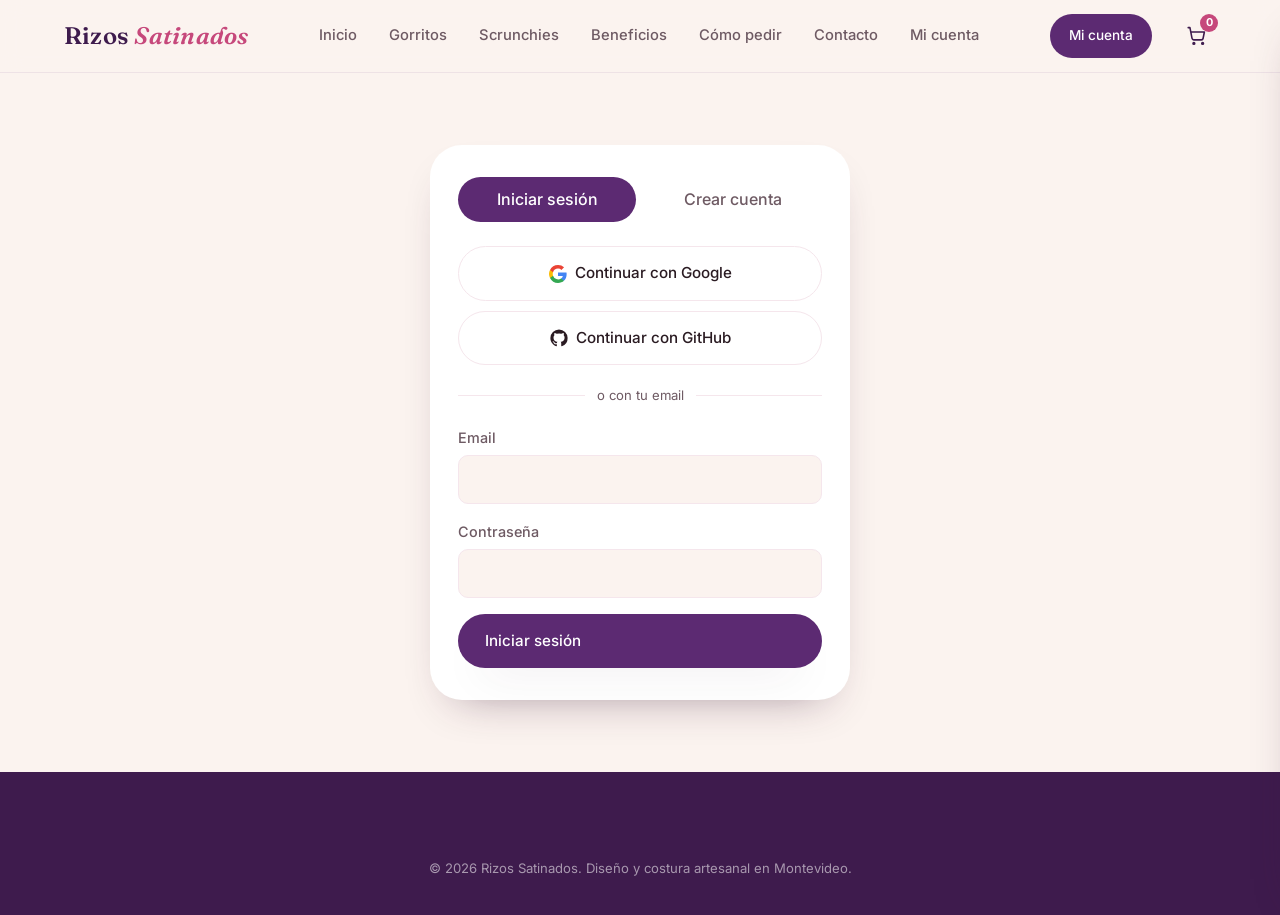
==== account.html @ 5807979f "Menu completo en paginas de cuenta/admin y transicion suave entre paginas" ====
<!DOCTYPE html>
<html lang="es">
<head>
<meta charset="UTF-8">
<meta name="viewport" content="width=device-width, initial-scale=1.0">
<title>Iniciar sesión — Rizos Satinados</title>
<meta name="robots" content="noindex">
<link rel="icon" href="data:image/svg+xml,%3Csvg xmlns='http://www.w3.org/2000/svg' viewBox='0 0 100 100'%3E%3Ccircle cx='50' cy='50' r='50' fill='%233E1B4D'/%3E%3Ctext x='50' y='68' font-family='Georgia, serif' font-size='58' font-style='italic' fill='%23FBF3EF' text-anchor='middle'%3ER%3C/text%3E%3C/svg%3E">
<link href="https://fonts.googleapis.com/css2?family=Fraunces:ital,wght@0,400;0,500;0,600;1,500&family=Inter:wght@400;500;600&display=swap" rel="stylesheet">
<link rel="stylesheet" href="css/styles.css">
</head>
<body>

<header class="site-header">
  <div class="wrap header-inner">
    <a href="index.html" class="logo">Rizos <span>Satinados</span></a>
    <nav class="main-nav" id="main-nav">
      <a href="index.html">Inicio</a>
      <a href="index.html#gorritos">Gorritos</a>
      <a href="index.html#scrunchies">Scrunchies</a>
      <a href="index.html#beneficios">Beneficios</a>
      <a href="index.html#pedir">Cómo pedir</a>
      <a href="index.html#contacto">Contacto</a>
      <a href="myaccount.html">Mi cuenta</a>
    </nav>
    <div class="header-actions">
      <a href="myaccount.html" id="authLink" class="btn btn-primary btn-small">Mi cuenta</a>
    </div>
    <button type="button" class="cart-toggle" id="cartToggle" aria-label="Ver carrito">
      <svg viewBox="0 0 24 24" width="21" height="21" fill="none" stroke="currentColor" stroke-width="1.8" stroke-linecap="round" stroke-linejoin="round" aria-hidden="true"><circle cx="9" cy="21" r="1"/><circle cx="19" cy="21" r="1"/><path d="M2.5 3h2l2.4 12.4a2 2 0 0 0 2 1.6h8.6a2 2 0 0 0 2-1.6L21 8H6"/></svg>
      <span class="cart-count" hidden>0</span>
    </button>
    <button class="nav-toggle" id="navToggle" aria-label="Abrir menú" aria-expanded="false" aria-controls="main-nav">
      <span></span><span></span><span></span>
    </button>
  </div>
</header>

<main id="main">
  <section class="auth-section">
    <div class="wrap auth-wrap">
      <div class="auth-card">
        <div class="auth-tabs">
          <button type="button" class="auth-tab is-active" data-tab="login">Iniciar sesión</button>
          <button type="button" class="auth-tab" data-tab="register">Crear cuenta</button>
        </div>

        <div class="auth-social">
          <button type="button" class="btn btn-outline btn-social" data-provider="google">
            <svg viewBox="0 0 24 24" width="18" height="18" aria-hidden="true"><path fill="#4285F4" d="M23.5 12.27c0-.79-.07-1.54-.2-2.27H12v4.51h6.47a5.54 5.54 0 0 1-2.4 3.64v3h3.88c2.27-2.09 3.55-5.17 3.55-8.88Z"/><path fill="#34A853" d="M12 24c3.24 0 5.95-1.07 7.94-2.9l-3.88-3a7.2 7.2 0 0 1-10.7-3.79H1.35v3.09A12 12 0 0 0 12 24Z"/><path fill="#FBBC05" d="M5.36 14.31a7.2 7.2 0 0 1 0-4.62V6.6H1.35a12 12 0 0 0 0 10.8l4.01-3.09Z"/><path fill="#EA4335" d="M12 4.77a6.52 6.52 0 0 1 4.61 1.8l3.44-3.44A11.6 11.6 0 0 0 12 0 12 12 0 0 0 1.35 6.6l4.01 3.09A7.2 7.2 0 0 1 12 4.77Z"/></svg>
            Continuar con Google
          </button>
          <button type="button" class="btn btn-outline btn-social" data-provider="github">
            <svg viewBox="0 0 24 24" width="18" height="18" fill="currentColor" aria-hidden="true"><path d="M12 .5A11.5 11.5 0 0 0 .5 12c0 5.1 3.29 9.43 7.86 10.96.58.1.79-.25.79-.56v-2.16c-3.2.7-3.87-1.36-3.87-1.36-.53-1.34-1.29-1.7-1.29-1.7-1.05-.72.08-.7.08-.7 1.16.08 1.77 1.2 1.77 1.2 1.03 1.76 2.7 1.25 3.36.96.1-.75.4-1.25.73-1.54-2.55-.29-5.24-1.28-5.24-5.68 0-1.26.45-2.28 1.19-3.09-.12-.29-.51-1.47.11-3.06 0 0 .97-.31 3.18 1.18a11 11 0 0 1 5.8 0c2.2-1.5 3.18-1.18 3.18-1.18.62 1.6.23 2.77.11 3.06.74.81 1.19 1.83 1.19 3.09 0 4.41-2.7 5.38-5.26 5.67.41.36.78 1.08.78 2.18v3.22c0 .32.21.68.8.56A11.5 11.5 0 0 0 23.5 12 11.5 11.5 0 0 0 12 .5Z"/></svg>
            Continuar con GitHub
          </button>
        </div>
        <div class="auth-divider">o con tu email</div>

        <form id="loginForm" class="auth-form">
          <label>Email
            <input type="email" name="email" required autocomplete="email">
          </label>
          <label>Contraseña
            <input type="password" name="password" required autocomplete="current-password">
          </label>
          <p class="auth-error" id="loginError" hidden></p>
          <button type="submit" class="btn btn-primary">Iniciar sesión</button>
        </form>

        <form id="registerForm" class="auth-form" hidden>
          <label>Nombre
            <input type="text" name="full_name" required autocomplete="name">
          </label>
          <label>Email
            <input type="email" name="email" required autocomplete="email">
          </label>
          <label>Contraseña
            <input type="password" name="password" required minlength="6" autocomplete="new-password">
          </label>
          <p class="auth-hint">Con tu cuenta vas a poder ver tus pedidos, guardar favoritos y recibir avisos de stock.</p>
          <p class="auth-error" id="registerError" hidden></p>
          <p class="auth-success" id="registerSuccess" hidden></p>
          <button type="submit" class="btn btn-primary">Crear cuenta</button>
        </form>
      </div>
    </div>
  </section>
</main>

<footer class="site-footer">
  <div class="wrap footer-bottom">
    <p>© <span id="year"></span> Rizos Satinados. Diseño y costura artesanal en Montevideo.</p>
  </div>
</footer>

<div class="cart-backdrop" id="cartBackdrop"></div>
<aside class="cart-drawer" id="cartDrawer" aria-label="Carrito de compras">
  <div class="cart-drawer-head">
    <h2>Tu carrito</h2>
    <button type="button" class="cart-close" id="cartClose" aria-label="Cerrar carrito">
      <svg viewBox="0 0 24 24" width="20" height="20" fill="none" stroke="currentColor" stroke-width="2" stroke-linecap="round" aria-hidden="true"><path d="M6 6l12 12M18 6 6 18"/></svg>
    </button>
  </div>
  <div class="cart-items" id="cartItems"></div>
  <div class="cart-footer">
    <div class="cart-total-row"><span>Total</span><span id="cartTotal">$ 0</span></div>
    <button type="button" class="btn btn-primary js-contact" id="cartCheckoutBtn" data-msg="" hidden>Finalizar por WhatsApp/Instagram</button>
  </div>
</aside>

<script src="js/script.js"></script>
<script type="module" src="js/account.js"></script>
<script type="module" src="js/cart.js"></script>
</body>
</html>
---- css/styles.css ----
:root {
  --cream: #FBF3EF;
  --cream-alt: #F5E6EC;
  --ink: #2A1B22;
  --ink-soft: #6E5A63;
  --plum: #5C2A72;
  --plum-dark: #3E1B4D;
  --rose: #C6487B;
  --rose-soft: #F0C9DA;
  --champagne: #D9B98A;
  --gold: #C79A5E;
  --whatsapp: #25D366;
  --white: #FFFFFF;

  --radius-sm: 10px;
  --radius-md: 20px;
  --radius-lg: 32px;
  --shadow-soft: 0 20px 45px -25px rgba(61, 25, 56, 0.45);
  --shadow-card: 0 12px 30px -18px rgba(61, 25, 56, 0.35);

  --font-display: "Fraunces", Georgia, "Times New Roman", serif;
  --font-body: "Inter", "Segoe UI", system-ui, sans-serif;
}

* { box-sizing: border-box; }
html { scroll-behavior: smooth; }

body {
  margin: 0;
  font-family: var(--font-body);
  color: var(--ink);
  background: var(--cream);
  line-height: 1.6;
  -webkit-font-smoothing: antialiased;
  animation: page-fade-in .4s ease;
}

@keyframes page-fade-in {
  from { opacity: 0; }
  to { opacity: 1; }
}

body.page-leaving {
  opacity: 0;
  transition: opacity .18s ease;
}

@media (prefers-reduced-motion: reduce) {
  body { animation: none; }
  body.page-leaving { opacity: 1; transition: none; }
}

img { max-width: 100%; display: block; }

h1, h2, h3, h4 {
  font-family: var(--font-display);
  color: var(--plum-dark);
  margin: 0 0 .5em;
  line-height: 1.15;
}

p { margin: 0 0 1em; }
a { color: inherit; text-decoration: none; }
button { font: inherit; color: inherit; background: none; border: none; }

.wrap {
  width: 100%;
  max-width: 1200px;
  margin: 0 auto;
  padding: 0 24px;
}

.skip-link {
  position: absolute;
  left: -999px;
  top: 0;
  background: var(--plum);
  color: var(--white);
  padding: 10px 18px;
  border-radius: 0 0 8px 0;
  z-index: 999;
}
.skip-link:focus { left: 0; }

.eyebrow {
  font-family: var(--font-body);
  text-transform: uppercase;
  letter-spacing: .12em;
  font-size: .78rem;
  font-weight: 600;
  color: var(--rose);
  margin: 0 0 .6em;
}

.btn {
  display: inline-flex;
  align-items: center;
  gap: 8px;
  padding: 14px 26px;
  border-radius: 999px;
  font-weight: 500;
  font-size: .95rem;
  border: 1.5px solid transparent;
  cursor: pointer;
  transition: transform .18s ease, box-shadow .18s ease, background .18s ease, color .18s ease;
  white-space: nowrap;
}
.btn:hover { transform: translateY(-2px); }

.btn-primary {
  background: var(--plum);
  color: var(--white);
  box-shadow: var(--shadow-soft);
}
.btn-primary:hover { background: var(--plum-dark); }

.btn-outline {
  background: transparent;
  border-color: rgba(92, 42, 114, .35);
  color: var(--plum-dark);
}
.btn-outline:hover { background: rgba(92, 42, 114, .08); }

.btn-on-dark { border-color: rgba(255,255,255,.5); color: var(--white); }
.btn-on-dark:hover { background: rgba(255,255,255,.12); }

.btn-small { padding: 10px 18px; font-size: .85rem; }
.btn[hidden] { display: none; }

.btn-social {
  background: var(--white);
  border-color: var(--cream-alt);
  color: var(--ink);
  width: 100%;
  justify-content: center;
}
.btn-social:hover { background: var(--cream-alt); }
.auth-divider {
  display: flex;
  align-items: center;
  gap: 12px;
  color: var(--ink-soft);
  font-size: .82rem;
  margin: 20px 0;
}
.auth-divider::before, .auth-divider::after {
  content: "";
  flex: 1;
  height: 1px;
  background: var(--cream-alt);
}
.auth-social { display: flex; flex-direction: column; gap: 10px; }

.announce-bar {
  background: var(--plum-dark);
  color: var(--cream-alt);
}
.announce-bar p {
  margin: 0;
  text-align: center;
  font-size: .8rem;
  letter-spacing: .02em;
  padding: 8px 16px;
}

.site-header {
  position: sticky;
  top: 0;
  z-index: 100;
  background: rgba(251, 243, 239, .88);
  backdrop-filter: blur(10px);
  border-bottom: 1px solid rgba(92, 42, 114, .08);
}
.header-inner {
  display: flex;
  align-items: center;
  justify-content: space-between;
  gap: 24px;
  padding-top: 14px;
  padding-bottom: 14px;
}
.logo {
  font-family: var(--font-display);
  font-size: 1.5rem;
  font-weight: 600;
  color: var(--plum-dark);
  letter-spacing: .01em;
}
.logo span { color: var(--rose); font-style: italic; }

.main-nav {
  display: flex;
  gap: 28px;
  flex: 1;
  justify-content: center;
}
.main-nav a {
  font-size: .92rem;
  font-weight: 500;
  color: var(--ink-soft);
  position: relative;
  padding: 6px 2px;
}
.main-nav a:hover { color: var(--plum); }
.main-nav a::after {
  content: "";
  position: absolute;
  left: 0; right: 0; bottom: -2px;
  height: 2px;
  background: var(--rose);
  transform: scaleX(0);
  transition: transform .2s ease;
}
.main-nav a:hover::after { transform: scaleX(1); }

.nav-whatsapp { display: none; }

.nav-toggle {
  display: none;
  flex-direction: column;
  justify-content: center;
  gap: 5px;
  width: 40px;
  height: 40px;
  background: none;
  border: none;
  cursor: pointer;
}
.nav-toggle span {
  display: block;
  height: 2px;
  width: 100%;
  background: var(--plum-dark);
  border-radius: 2px;
  transition: transform .25s ease, opacity .25s ease;
}
.nav-toggle.open span:nth-child(1) { transform: translateY(7px) rotate(45deg); }
.nav-toggle.open span:nth-child(2) { opacity: 0; }
.nav-toggle.open span:nth-child(3) { transform: translateY(-7px) rotate(-45deg); }

.hero {
  padding: 72px 0 96px;
  overflow: hidden;
  background:
    radial-gradient(60% 55% at 85% 8%, rgba(198,72,123,.16), transparent 65%),
    radial-gradient(50% 45% at 5% 95%, rgba(92,42,114,.14), transparent 65%);
}
.hero-inner {
  display: grid;
  grid-template-columns: 1.05fr .95fr;
  gap: 56px;
  align-items: center;
}
.hero h1 {
  font-size: clamp(2.3rem, 4.2vw, 3.4rem);
  margin-bottom: .4em;
}
.hero h1 em { color: var(--rose); font-style: italic; }
.hero-lead {
  font-size: 1.08rem;
  color: var(--ink-soft);
  max-width: 46ch;
}
.hero-actions {
  display: flex;
  flex-wrap: wrap;
  gap: 14px;
  margin: 28px 0 34px;
}
.hero-actions.center { justify-content: center; }

.hero-stats {
  display: flex;
  gap: 34px;
  list-style: none;
  padding: 0;
  margin: 0;
}
.hero-stats li { display: flex; flex-direction: column; }
.hero-stats strong { font-family: var(--font-display); font-size: 1.4rem; color: var(--plum-dark); }
.hero-stats span { font-size: .78rem; color: var(--ink-soft); text-transform: uppercase; letter-spacing: .06em; }

.hero-media {
  position: relative;
  display: flex;
  justify-content: center;
  align-items: center;
}
.hero-media-glow {
  position: absolute;
  inset: 6% 10%;
  background: linear-gradient(160deg, var(--rose-soft), var(--champagne) 70%);
  border-radius: 50% 45% 55% 50% / 55% 50% 50% 45%;
  filter: blur(2px);
  opacity: .8;
  z-index: 0;
}
.hero-img-main {
  position: relative;
  z-index: 1;
  width: min(380px, 80%);
  aspect-ratio: 4/5;
  object-fit: cover;
  border-radius: var(--radius-lg);
  box-shadow: var(--shadow-soft);
  border: 6px solid var(--cream);
}
.hero-img-float {
  position: absolute;
  z-index: 2;
  width: 130px;
  height: 130px;
  object-fit: cover;
  border-radius: 50%;
  right: 4%;
  bottom: 4%;
  border: 5px solid var(--cream);
  box-shadow: var(--shadow-card);
}

section { padding: 88px 0; }
.section-head {
  max-width: 620px;
  margin: 0 auto 48px;
  text-align: center;
}
.section-head h2 { font-size: clamp(1.7rem, 3vw, 2.3rem); }
.section-lead { color: var(--ink-soft); }

.benefits { background: var(--white); }
.benefits-grid {
  display: grid;
  grid-template-columns: repeat(4, 1fr);
  gap: 24px;
}
.benefit-card {
  background: var(--cream);
  border-radius: var(--radius-md);
  padding: 30px 26px;
  text-align: left;
  transition: transform .2s ease, box-shadow .2s ease;
}
.benefit-card:hover { transform: translateY(-4px); box-shadow: var(--shadow-card); }
.benefit-icon { font-size: 1.8rem; display: block; margin-bottom: 14px; }
.benefit-card h3 { font-size: 1.08rem; margin-bottom: .35em; }
.benefit-card p { color: var(--ink-soft); font-size: .92rem; margin: 0; }

.products.alt { background: var(--cream-alt); }
.product-grid {
  display: grid;
  grid-template-columns: repeat(4, 1fr);
  gap: 26px;
}
.scrunchie-grid { grid-template-columns: repeat(4, 1fr); }

.product-card {
  margin: 0;
  background: var(--white);
  border-radius: var(--radius-md);
  overflow: hidden;
  box-shadow: var(--shadow-card);
  transition: transform .22s ease, box-shadow .22s ease;
}
.product-card:hover { transform: translateY(-6px); }
.product-img { aspect-ratio: 1/1; overflow: hidden; background: var(--cream-alt); }
.product-img img { width: 100%; height: 100%; object-fit: cover; transition: transform .5s ease; }
.product-card:hover .product-img img { transform: scale(1.06); }

.product-card figcaption { padding: 16px 18px 20px; }
.product-card h3 { font-size: 1.02rem; margin-bottom: .2em; }

.steps-grid {
  list-style: none;
  margin: 0;
  padding: 0;
  display: grid;
  grid-template-columns: repeat(3, 1fr);
  gap: 26px;
}
.step-card {
  background: var(--white);
  border-radius: var(--radius-md);
  padding: 34px 28px;
  text-align: center;
  box-shadow: var(--shadow-card);
}
.step-num {
  display: inline-flex;
  align-items: center;
  justify-content: center;
  width: 42px;
  height: 42px;
  border-radius: 50%;
  background: var(--plum);
  color: var(--white);
  font-family: var(--font-display);
  font-size: 1.1rem;
  margin-bottom: 16px;
}
.step-card h3 { font-size: 1.08rem; }
.step-card p { color: var(--ink-soft); font-size: .92rem; margin: 0; }
.steps-cta {
  display: flex;
  justify-content: center;
  gap: 14px;
  margin-top: 44px;
  flex-wrap: wrap;
}

.about { background: var(--white); }
.about-inner {
  display: grid;
  grid-template-columns: .8fr 1fr;
  gap: 56px;
  align-items: center;
}
.about-media img {
  border-radius: var(--radius-lg);
  box-shadow: var(--shadow-soft);
  aspect-ratio: 4/5;
  object-fit: cover;
}
.about-copy h2 { font-size: clamp(1.7rem, 3vw, 2.2rem); }
.about-copy p { color: var(--ink-soft); }
.about-copy strong { color: var(--plum-dark); }

.cta-final {
  background: linear-gradient(135deg, var(--plum-dark), var(--plum) 60%, var(--rose));
  color: var(--white);
}
.cta-final-inner { text-align: center; max-width: 620px; }
.cta-final .eyebrow { color: var(--rose-soft); }
.cta-final h2 { color: var(--white); }
.cta-final p { color: rgba(255,255,255,.85); }
.cta-final .btn-primary { background: var(--white); color: var(--plum-dark); }
.cta-final .btn-primary:hover { background: var(--cream); }

.site-footer { background: var(--plum-dark); color: rgba(255,255,255,.82); padding-top: 64px; }
.footer-inner {
  display: grid;
  grid-template-columns: 1.4fr 1fr 1fr;
  gap: 40px;
  padding-bottom: 40px;
  border-bottom: 1px solid rgba(255,255,255,.12);
}
.footer-brand .logo { color: var(--white); }
.footer-brand .logo span { color: var(--rose-soft); }
.footer-brand p { color: rgba(255,255,255,.7); max-width: 34ch; }
.footer-col h4 {
  color: var(--white);
  font-family: var(--font-body);
  font-size: .8rem;
  text-transform: uppercase;
  letter-spacing: .1em;
  margin-bottom: 16px;
}
.footer-col { display: flex; flex-direction: column; gap: 10px; font-size: .92rem; }
.footer-col a:hover { color: var(--rose-soft); }
.footer-static { color: rgba(255,255,255,.65); }
.footer-bottom { padding: 22px 24px; text-align: center; font-size: .82rem; color: rgba(255,255,255,.55); }

.contact-backdrop {
  position: fixed;
  inset: 0;
  background: rgba(42, 27, 34, .5);
  backdrop-filter: blur(2px);
  z-index: 190;
  opacity: 0;
  pointer-events: none;
  transition: opacity .2s ease;
}
.contact-backdrop.open { opacity: 1; pointer-events: auto; }

.contact-menu {
  position: fixed;
  top: 50%;
  left: 50%;
  z-index: 200;
  width: min(320px, calc(100vw - 48px));
  background: var(--white);
  border-radius: 20px;
  box-shadow: var(--shadow-soft);
  padding: 30px 20px 20px;
  display: flex;
  flex-direction: column;
  gap: 4px;
  opacity: 0;
  transform: translate(-50%, -50%) scale(.95);
  pointer-events: none;
  transition: opacity .18s ease, transform .18s ease;
}
.contact-menu.open {
  opacity: 1;
  transform: translate(-50%, -50%) scale(1);
  pointer-events: auto;
}
.contact-menu-title {
  font-family: var(--font-display);
  font-size: 1.1rem;
  color: var(--plum-dark);
  text-align: center;
  margin: 0 0 14px;
}
.contact-menu-close {
  position: absolute;
  top: 10px;
  right: 10px;
  width: 32px;
  height: 32px;
  display: flex;
  align-items: center;
  justify-content: center;
  border-radius: 50%;
  color: var(--ink-soft);
  cursor: pointer;
  transition: background .15s ease, color .15s ease;
}
.contact-menu-close:hover { background: var(--cream-alt); color: var(--ink); }
.contact-menu-item {
  display: flex;
  align-items: center;
  gap: 12px;
  padding: 13px 14px;
  border-radius: 12px;
  font-size: .95rem;
  font-weight: 500;
  color: var(--ink);
  border: 1px solid var(--cream-alt);
}
.contact-menu-item + .contact-menu-item { margin-top: 6px; }
.contact-menu-item svg { flex-shrink: 0; }
.contact-menu-item:hover { background: var(--cream-alt); }
#contactMenuWhatsapp svg { color: var(--whatsapp); }
#contactMenuInstagram svg { color: var(--rose); }

.nav-account-link { display: none; }

.out-badge {
  position: absolute;
  top: 12px;
  left: 12px;
  z-index: 2;
  background: var(--plum-dark);
  color: var(--white);
  font-size: .72rem;
  font-weight: 600;
  text-transform: uppercase;
  letter-spacing: .04em;
  padding: 5px 10px;
  border-radius: 999px;
}
.price-tbd { color: var(--ink-soft); font-weight: 500; }

.stock-line { font-size: .8rem; margin: 0 0 12px; }
.stock-in { color: #1a7f4b; }
.stock-out { color: #B3261E; font-weight: 600; }
.stock-unknown { color: var(--ink-soft); }

.card-actions-row {
  display: flex;
  align-items: center;
  gap: 8px;
}
.fav-btn {
  flex-shrink: 0;
  width: 36px;
  height: 36px;
  border-radius: 50%;
  background: var(--cream-alt);
  color: var(--plum);
  display: flex;
  align-items: center;
  justify-content: center;
  cursor: pointer;
  transition: transform .15s ease, color .15s ease, background .15s ease;
}
.fav-btn:hover { transform: scale(1.06); }
.fav-btn.is-fav { color: var(--rose); }

.cart-add-btn {
  flex: 1;
  display: flex;
  align-items: center;
  justify-content: center;
  gap: 6px;
  padding: 9px 12px;
  border-radius: 999px;
  background: var(--plum);
  color: var(--white);
  font-size: .82rem;
  font-weight: 600;
  cursor: pointer;
  transition: background .15s ease;
}
.cart-add-btn:hover { background: var(--plum-dark); }
.cart-add-btn.just-added { background: #1a7f4b; }

.alert-btn {
  flex: 1;
  padding: 9px 12px;
  border-radius: 999px;
  background: var(--cream-alt);
  color: var(--plum-dark);
  font-size: .78rem;
  font-weight: 600;
  cursor: pointer;
  text-align: center;
}
.alert-btn:hover { color: var(--rose); }
.alert-btn:disabled { color: var(--ink-soft); cursor: default; }

.faq-list {
  max-width: 720px;
  margin: 0 auto;
  display: flex;
  flex-direction: column;
  gap: 12px;
}
.faq-item {
  background: var(--white);
  border-radius: var(--radius-md);
  padding: 18px 22px;
  box-shadow: var(--shadow-card);
}
.faq-item summary {
  cursor: pointer;
  font-weight: 600;
  color: var(--plum-dark);
  list-style: none;
}
.faq-item summary::-webkit-details-marker { display: none; }
.faq-item summary::after { content: "+"; float: right; color: var(--rose); font-size: 1.2rem; }
.faq-item[open] summary::after { content: "–"; }
.faq-item p { margin: 12px 0 0; color: var(--ink-soft); }

.testimonials { background: var(--cream-alt); }
.testimonials-track {
  display: grid;
  grid-template-columns: repeat(3, 1fr);
  gap: 24px;
}
.testimonial-card {
  background: var(--white);
  border-radius: var(--radius-md);
  padding: 26px 24px;
  box-shadow: var(--shadow-card);
  margin: 0;
}
.testimonial-card p { font-style: italic; color: var(--ink); }
.testimonial-card cite { font-style: normal; color: var(--rose); font-weight: 600; font-size: .88rem; }

.auth-section { padding: 72px 0; }
.auth-wrap { display: flex; justify-content: center; }
.auth-card {
  width: min(420px, 100%);
  background: var(--white);
  border-radius: var(--radius-lg);
  box-shadow: var(--shadow-soft);
  padding: 32px 28px;
}
.auth-tabs { display: flex; gap: 8px; margin-bottom: 24px; }
.auth-tab {
  flex: 1;
  padding: 10px;
  border-radius: 999px;
  font-weight: 500;
  color: var(--ink-soft);
  cursor: pointer;
}
.auth-tab.is-active { background: var(--plum); color: var(--white); }
.auth-form { display: flex; flex-direction: column; gap: 16px; }
.auth-form[hidden] { display: none; }
.auth-form label { display: flex; flex-direction: column; gap: 6px; font-size: .9rem; color: var(--ink-soft); font-weight: 500; }
.auth-form input {
  padding: 12px 14px;
  border-radius: 10px;
  border: 1px solid var(--cream-alt);
  background: var(--cream);
  font: inherit;
  color: var(--ink);
}
.auth-form input:focus { outline: 2px solid var(--plum); outline-offset: 1px; }
.auth-error { color: #B3261E; font-size: .88rem; margin: 0; }
.auth-success { color: #1a7f4b; font-size: .88rem; margin: 0; }
.auth-hint { color: var(--ink-soft); font-size: .85rem; margin: 0; }

.account-section, .admin-section { padding: 64px 0; }
.account-head {
  text-align: left;
  max-width: none;
  margin: 0 0 32px;
}
.account-layout {
  display: flex;
  align-items: flex-start;
  gap: 24px;
}
.account-nav {
  display: flex;
  flex-direction: column;
  gap: 4px;
  width: 200px;
  flex-shrink: 0;
  background: var(--white);
  border-radius: var(--radius-md);
  padding: 10px;
  box-shadow: var(--shadow-card);
  position: sticky;
  top: 90px;
}
.account-nav-item {
  padding: 12px 14px;
  border-radius: 10px;
  text-align: left;
  font-size: .92rem;
  font-weight: 500;
  color: var(--ink-soft);
  cursor: pointer;
}
.account-nav-item:hover { background: var(--cream-alt); color: var(--ink); }
.account-nav-item.is-active { background: var(--plum); color: var(--white); }
.account-nav-logout {
  margin-top: 8px;
  padding-top: 12px;
  border-top: 1px solid var(--cream-alt);
  color: #B3261E;
}
.account-nav-logout:hover { background: rgba(179,38,30,.08); color: #B3261E; }
.account-panels {
  flex: 1;
  min-width: 0;
  background: var(--white);
  border-radius: var(--radius-md);
  padding: 28px;
  box-shadow: var(--shadow-card);
}
.account-panel { display: none; }
.account-panel.is-active { display: block; }
.account-panel h2 { font-size: 1.1rem; margin-bottom: 16px; }
.account-empty { color: var(--ink-soft); font-size: .9rem; margin: 0; }
.account-list { display: flex; flex-direction: column; gap: 12px; }
.account-list-grid { display: grid; grid-template-columns: repeat(2, 1fr); gap: 12px; }
.order-row { border-bottom: 1px solid var(--cream-alt); padding-bottom: 12px; }
.order-row:last-child { border-bottom: none; padding-bottom: 0; }
.order-row-main { display: flex; justify-content: space-between; align-items: center; margin-bottom: 6px; }
.order-status {
  font-size: .72rem;
  font-weight: 700;
  text-transform: uppercase;
  letter-spacing: .03em;
  padding: 4px 10px;
  border-radius: 999px;
  background: var(--cream-alt);
  color: var(--plum-dark);
}
.status-confirmado { background: #E1EFE6; color: #1a7f4b; }
.status-entregado { background: #E1EFE6; color: #1a7f4b; }
.status-cancelado { background: #F5DCD9; color: #B3261E; }
.order-date { font-size: .8rem; color: var(--ink-soft); }
.order-items { margin: 0 0 4px; font-size: .92rem; }
.order-total { margin: 0; font-weight: 600; color: var(--plum-dark); }
.mini-card { text-align: center; }
.mini-card img { width: 100%; aspect-ratio: 1/1; object-fit: cover; border-radius: 12px; margin-bottom: 6px; }
.mini-card span { font-size: .82rem; }

.admin-block {
  background: var(--white);
  border-radius: var(--radius-md);
  padding: 24px;
  box-shadow: var(--shadow-card);
  margin-bottom: 24px;
}
.admin-block h2 { font-size: 1.1rem; margin-bottom: 16px; }
.admin-form {
  display: grid;
  grid-template-columns: repeat(auto-fit, minmax(160px, 1fr));
  gap: 14px;
  align-items: end;
}
.admin-form label { display: flex; flex-direction: column; gap: 6px; font-size: .85rem; color: var(--ink-soft); font-weight: 500; }
.admin-form input, .admin-form select {
  padding: 10px 12px;
  border-radius: 8px;
  border: 1px solid var(--cream-alt);
  background: var(--cream);
  font: inherit;
}
.admin-table-wrap { overflow-x: auto; }
.admin-table { width: 100%; border-collapse: collapse; font-size: .9rem; }
.admin-table th, .admin-table td { padding: 10px 12px; text-align: left; border-bottom: 1px solid var(--cream-alt); white-space: nowrap; }
.admin-input { width: 80px; padding: 6px 8px; border-radius: 6px; border: 1px solid var(--cream-alt); font: inherit; }
.admin-table select.admin-input { width: auto; }

.cart-toggle {
  position: relative;
  width: 40px;
  height: 40px;
  border-radius: 50%;
  display: flex;
  align-items: center;
  justify-content: center;
  color: var(--plum-dark);
  cursor: pointer;
  transition: background .15s ease;
}
.cart-toggle:hover { background: rgba(92,42,114,.08); }
.cart-count {
  position: absolute;
  top: -2px;
  right: -2px;
  min-width: 18px;
  height: 18px;
  padding: 0 4px;
  border-radius: 999px;
  background: var(--rose);
  color: var(--white);
  font-size: .68rem;
  font-weight: 700;
  display: flex;
  align-items: center;
  justify-content: center;
}

.cart-backdrop {
  position: fixed;
  inset: 0;
  background: rgba(42, 27, 34, .5);
  backdrop-filter: blur(2px);
  z-index: 190;
  opacity: 0;
  pointer-events: none;
  transition: opacity .2s ease;
}
.cart-backdrop.open { opacity: 1; pointer-events: auto; }

.cart-drawer {
  position: fixed;
  top: 0;
  right: 0;
  bottom: 0;
  z-index: 200;
  width: min(380px, 100vw);
  background: var(--cream);
  box-shadow: var(--shadow-soft);
  display: flex;
  flex-direction: column;
  transform: translateX(100%);
  transition: transform .25s ease;
}
.cart-drawer.open { transform: translateX(0); }
.cart-drawer-head {
  display: flex;
  align-items: center;
  justify-content: space-between;
  padding: 22px 24px;
  border-bottom: 1px solid var(--cream-alt);
}
.cart-drawer-head h2 { margin: 0; font-size: 1.2rem; }
.cart-close {
  width: 34px;
  height: 34px;
  border-radius: 50%;
  display: flex;
  align-items: center;
  justify-content: center;
  color: var(--ink-soft);
  cursor: pointer;
}
.cart-close:hover { background: var(--cream-alt); color: var(--ink); }
.cart-items { flex: 1; overflow-y: auto; padding: 16px 24px; display: flex; flex-direction: column; gap: 16px; }
.cart-item { display: flex; gap: 12px; align-items: center; }
.cart-item img { width: 60px; height: 60px; object-fit: cover; border-radius: 10px; flex-shrink: 0; }
.cart-item-info { flex: 1; }
.cart-item-name { margin: 0 0 2px; font-size: .9rem; font-weight: 500; }
.cart-item-price { margin: 0 0 6px; font-size: .85rem; color: var(--ink-soft); }
.cart-item-qty { display: flex; align-items: center; gap: 10px; }
.qty-btn {
  width: 24px;
  height: 24px;
  border-radius: 50%;
  border: 1px solid var(--cream-alt);
  display: flex;
  align-items: center;
  justify-content: center;
  cursor: pointer;
  font-size: 1rem;
  line-height: 1;
}
.qty-btn:hover { background: var(--cream-alt); }
.cart-remove { color: var(--ink-soft); cursor: pointer; align-self: flex-start; }
.cart-remove:hover { color: #B3261E; }
.cart-footer { padding: 20px 24px; border-top: 1px solid var(--cream-alt); }
.cart-total-row { display: flex; justify-content: space-between; font-weight: 600; margin-bottom: 14px; }
.cart-footer .btn { width: 100%; justify-content: center; }

.reveal {
  opacity: 0;
  transform: translateY(24px);
  transition: opacity .7s ease, transform .7s ease;
}
.reveal.in-view { opacity: 1; transform: translateY(0); }

@media (prefers-reduced-motion: reduce) {
  html { scroll-behavior: auto; }
  .reveal { opacity: 1; transform: none; transition: none; }
}

@media (max-width: 980px) {
  .hero-inner { grid-template-columns: 1fr; }
  .hero-media { order: -1; margin-bottom: 12px; }
  .benefits-grid { grid-template-columns: repeat(2, 1fr); }
  .product-grid, .scrunchie-grid { grid-template-columns: repeat(3, 1fr); }
  .steps-grid { grid-template-columns: 1fr; }
  .about-inner { grid-template-columns: 1fr; }
  .about-media { order: -1; max-width: 360px; margin: 0 auto; }
  .footer-inner { grid-template-columns: 1fr 1fr; }
  .testimonials-track { grid-template-columns: repeat(2, 1fr); }
  .account-layout { flex-direction: column; }
  .account-nav {
    width: 100%;
    flex-direction: row;
    overflow-x: auto;
    position: static;
  }
  .account-nav-logout { margin-top: 0; padding-top: 12px; border-top: none; border-left: 1px solid var(--cream-alt); }
}

@media (max-width: 720px) {
  .main-nav {
    position: absolute;
    top: 100%;
    left: 0;
    right: 0;
    background: var(--cream);
    flex-direction: column;
    align-items: center;
    gap: 0;
    max-height: 0;
    overflow: hidden;
    transition: max-height .3s ease;
    border-bottom: 1px solid rgba(92,42,114,.08);
  }
  .main-nav.open { max-height: 520px; }
  .main-nav a { padding: 14px 0; width: 100%; text-align: center; }
  .nav-account-link {
    display: block;
    color: var(--plum);
    font-weight: 600;
  }
  .nav-whatsapp {
    display: inline-flex;
    justify-content: center;
    margin: 12px 0 18px;
    padding: 12px 26px;
    border-radius: 999px;
    background: var(--whatsapp);
    color: var(--white) !important;
    font-weight: 500;
    width: auto !important;
  }
  .nav-toggle { display: flex; }
  .header-inner { gap: 10px; }
  .header-actions { display: none; }
  .product-grid, .scrunchie-grid { grid-template-columns: repeat(2, 1fr); }
  .benefits-grid { grid-template-columns: 1fr; }
  .footer-inner { grid-template-columns: 1fr; text-align: center; }
  .footer-col { align-items: center; }
  .testimonials-track { grid-template-columns: 1fr; }
  .account-list-grid { grid-template-columns: repeat(3, 1fr); }
}

@media (max-width: 480px) {
  section { padding: 64px 0; }
  .hero { padding: 48px 0 64px; }
  .product-grid, .scrunchie-grid { grid-template-columns: repeat(2, 1fr); gap: 16px; }
  .hero-img-float { width: 96px; height: 96px; }
}
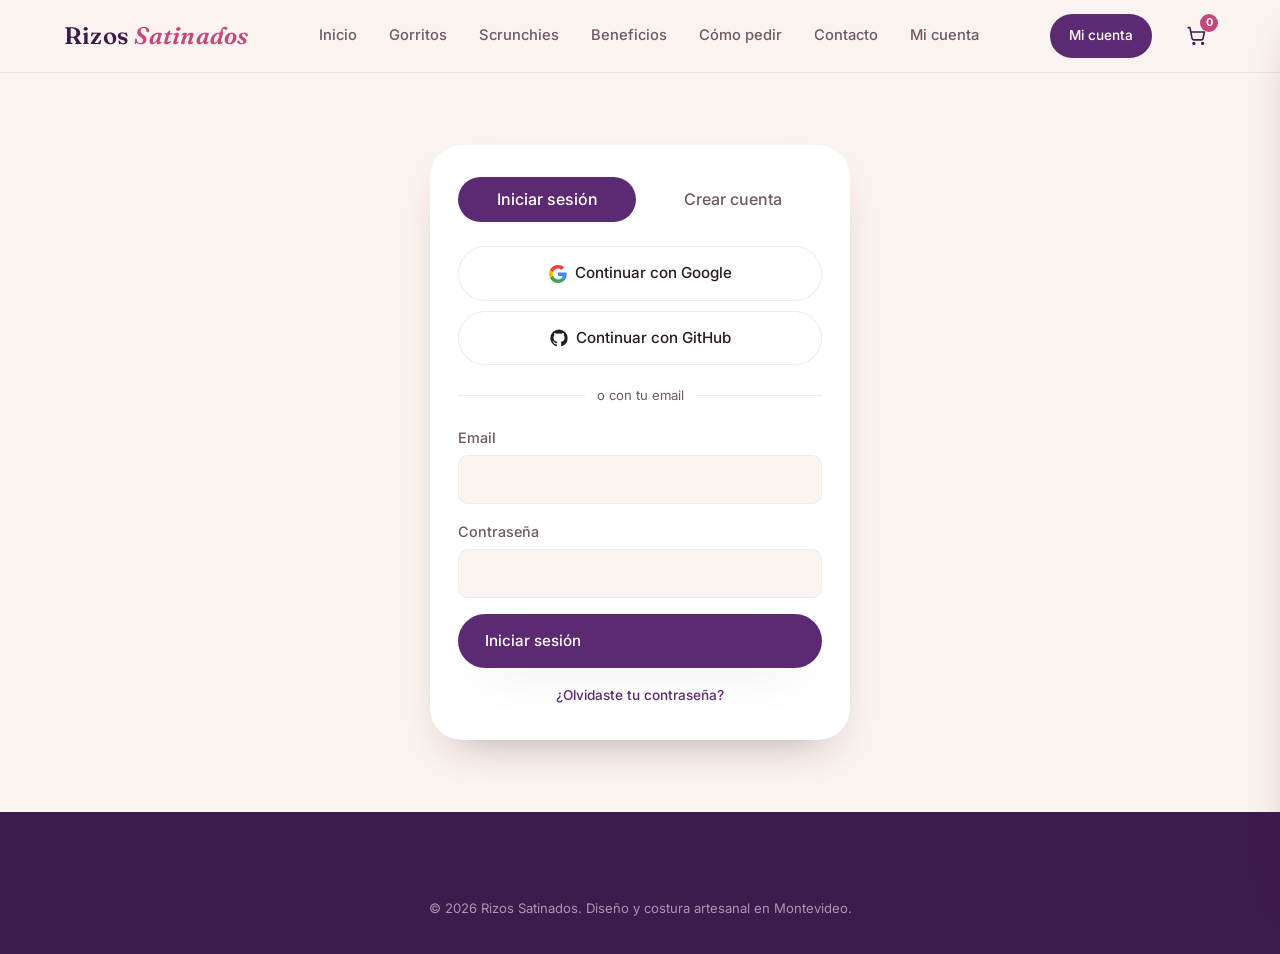
==== commit 58b8d9ea: "Login: sacar texto, agregar recuperar contrasena. Favoritos: boton ver gorritos e imagenes mas chica" ====
--- a/account.html
+++ b/account.html
@@ -65,7 +65,9 @@
             <input type="password" name="password" required autocomplete="current-password">
           </label>
           <p class="auth-error" id="loginError" hidden></p>
+          <p class="auth-success" id="resetSuccess" hidden></p>
           <button type="submit" class="btn btn-primary">Iniciar sesión</button>
+          <button type="button" class="auth-forgot" id="forgotBtn">¿Olvidaste tu contraseña?</button>
         </form>
 
         <form id="registerForm" class="auth-form" hidden>
@@ -78,7 +80,6 @@
           <label>Contraseña
             <input type="password" name="password" required minlength="6" autocomplete="new-password">
           </label>
-          <p class="auth-hint">Con tu cuenta vas a poder ver tus pedidos, guardar favoritos y recibir avisos de stock.</p>
           <p class="auth-error" id="registerError" hidden></p>
           <p class="auth-success" id="registerSuccess" hidden></p>
           <button type="submit" class="btn btn-primary">Crear cuenta</button>
--- a/css/styles.css
+++ b/css/styles.css
@@ -683,6 +683,15 @@
 .auth-error { color: #B3261E; font-size: .88rem; margin: 0; }
 .auth-success { color: #1a7f4b; font-size: .88rem; margin: 0; }
 .auth-hint { color: var(--ink-soft); font-size: .85rem; margin: 0; }
+.auth-forgot {
+  align-self: center;
+  color: var(--plum);
+  font-size: .85rem;
+  font-weight: 500;
+  cursor: pointer;
+  text-align: center;
+}
+.auth-forgot:hover { color: var(--rose); text-decoration: underline; }
 
 .account-section, .admin-section { padding: 64px 0; }
 .account-head {
@@ -737,9 +746,17 @@
 .account-panel { display: none; }
 .account-panel.is-active { display: block; }
 .account-panel h2 { font-size: 1.1rem; margin-bottom: 16px; }
+.account-panel-head {
+  display: flex;
+  align-items: center;
+  justify-content: space-between;
+  gap: 12px;
+  margin-bottom: 16px;
+}
+.account-panel-head h2 { margin-bottom: 0; }
 .account-empty { color: var(--ink-soft); font-size: .9rem; margin: 0; }
 .account-list { display: flex; flex-direction: column; gap: 12px; }
-.account-list-grid { display: grid; grid-template-columns: repeat(2, 1fr); gap: 12px; }
+.account-list-grid { display: grid; grid-template-columns: repeat(auto-fill, minmax(100px, 1fr)); gap: 14px; }
 .order-row { border-bottom: 1px solid var(--cream-alt); padding-bottom: 12px; }
 .order-row:last-child { border-bottom: none; padding-bottom: 0; }
 .order-row-main { display: flex; justify-content: space-between; align-items: center; margin-bottom: 6px; }
@@ -759,9 +776,9 @@
 .order-date { font-size: .8rem; color: var(--ink-soft); }
 .order-items { margin: 0 0 4px; font-size: .92rem; }
 .order-total { margin: 0; font-weight: 600; color: var(--plum-dark); }
-.mini-card { text-align: center; }
+.mini-card { text-align: center; max-width: 130px; margin: 0 auto; }
 .mini-card img { width: 100%; aspect-ratio: 1/1; object-fit: cover; border-radius: 12px; margin-bottom: 6px; }
-.mini-card span { font-size: .82rem; }
+.mini-card span { font-size: .78rem; }
 
 .admin-block {
   background: var(--white);
@@ -966,7 +983,6 @@
   .footer-inner { grid-template-columns: 1fr; text-align: center; }
   .footer-col { align-items: center; }
   .testimonials-track { grid-template-columns: 1fr; }
-  .account-list-grid { grid-template-columns: repeat(3, 1fr); }
 }
 
 @media (max-width: 480px) {
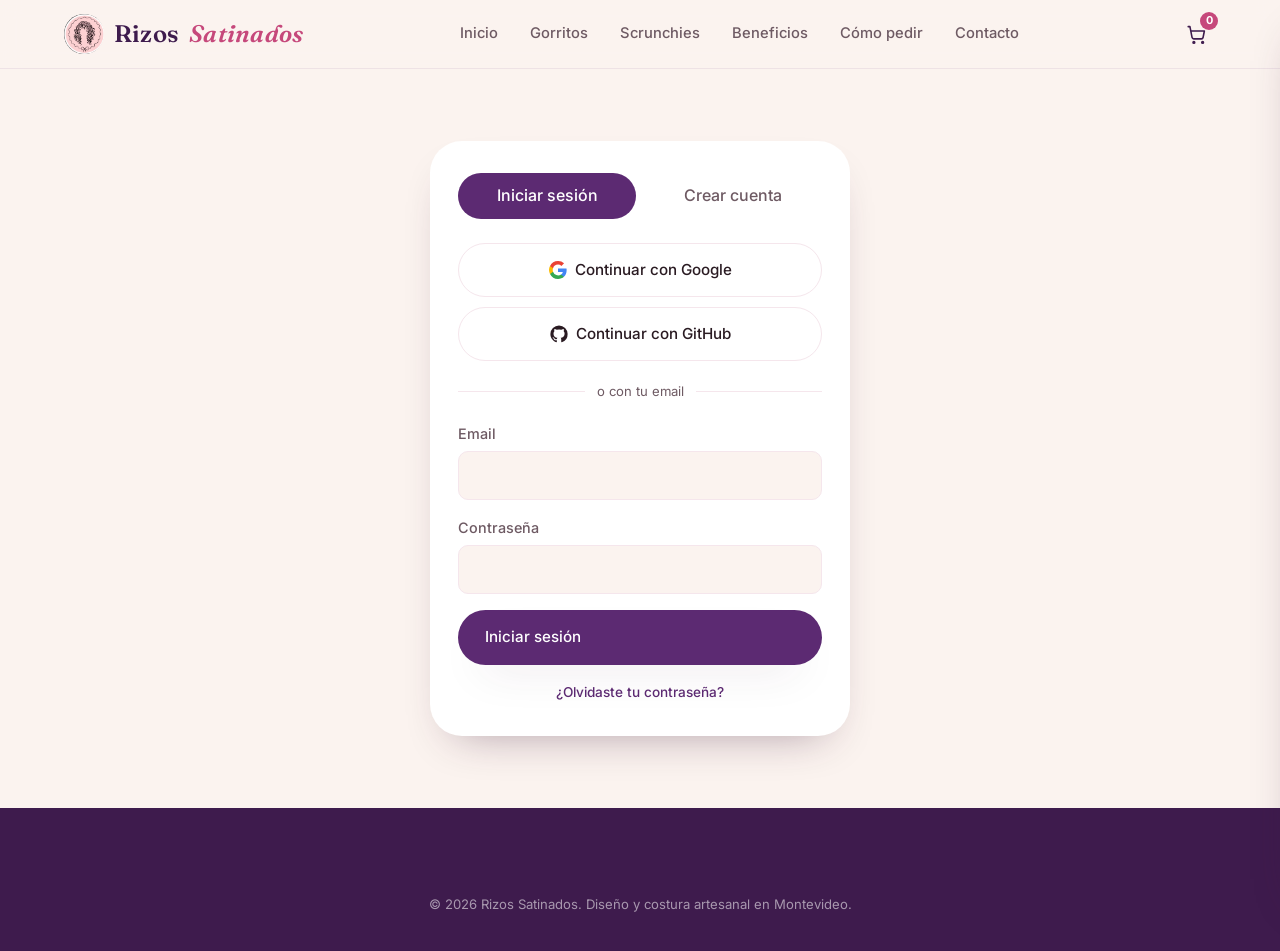
==== commit 6e385c07: "Rediseño de comunicación, stock, admin y logo - Quitar el botón "Mi cuenta"/"Iniciar sesión" del hea" ====
--- a/account.html
+++ b/account.html
@@ -5,7 +5,7 @@
 <meta name="viewport" content="width=device-width, initial-scale=1.0">
 <title>Iniciar sesión — Rizos Satinados</title>
 <meta name="robots" content="noindex">
-<link rel="icon" href="data:image/svg+xml,%3Csvg xmlns='http://www.w3.org/2000/svg' viewBox='0 0 100 100'%3E%3Ccircle cx='50' cy='50' r='50' fill='%233E1B4D'/%3E%3Ctext x='50' y='68' font-family='Georgia, serif' font-size='58' font-style='italic' fill='%23FBF3EF' text-anchor='middle'%3ER%3C/text%3E%3C/svg%3E">
+<link rel="icon" type="image/jpeg" href="img/Logo.jpeg">
 <link href="https://fonts.googleapis.com/css2?family=Fraunces:ital,wght@0,400;0,500;0,600;1,500&family=Inter:wght@400;500;600&display=swap" rel="stylesheet">
 <link rel="stylesheet" href="css/styles.css">
 </head>
@@ -13,7 +13,10 @@
 
 <header class="site-header">
   <div class="wrap header-inner">
-    <a href="index.html" class="logo">Rizos <span>Satinados</span></a>
+    <a href="index.html" class="logo">
+      <img src="img/Logo.jpeg" alt="Logo Rizos Satinados" class="logo-mark">
+      Rizos <span>Satinados</span>
+    </a>
     <nav class="main-nav" id="main-nav">
       <a href="index.html">Inicio</a>
       <a href="index.html#gorritos">Gorritos</a>
@@ -21,11 +24,7 @@
       <a href="index.html#beneficios">Beneficios</a>
       <a href="index.html#pedir">Cómo pedir</a>
       <a href="index.html#contacto">Contacto</a>
-      <a href="myaccount.html">Mi cuenta</a>
     </nav>
-    <div class="header-actions">
-      <a href="myaccount.html" id="authLink" class="btn btn-primary btn-small">Mi cuenta</a>
-    </div>
     <button type="button" class="cart-toggle" id="cartToggle" aria-label="Ver carrito">
       <svg viewBox="0 0 24 24" width="21" height="21" fill="none" stroke="currentColor" stroke-width="1.8" stroke-linecap="round" stroke-linejoin="round" aria-hidden="true"><circle cx="9" cy="21" r="1"/><circle cx="19" cy="21" r="1"/><path d="M2.5 3h2l2.4 12.4a2 2 0 0 0 2 1.6h8.6a2 2 0 0 0 2-1.6L21 8H6"/></svg>
       <span class="cart-count" hidden>0</span>
@@ -106,9 +105,62 @@
   <div class="cart-items" id="cartItems"></div>
   <div class="cart-footer">
     <div class="cart-total-row"><span>Total</span><span id="cartTotal">$ 0</span></div>
-    <button type="button" class="btn btn-primary js-contact" id="cartCheckoutBtn" data-msg="" hidden>Finalizar por WhatsApp/Instagram</button>
+    <button type="button" class="btn btn-primary" id="cartCheckoutBtn" hidden>Finalizar pedido</button>
+    <button type="button" class="btn btn-outline btn-prex" id="cartPrexBtn" hidden>Pagar con Prex</button>
   </div>
 </aside>
+
+<div class="prex-backdrop" id="prexBackdrop"></div>
+<div class="prex-modal" id="prexModal" role="dialog" aria-modal="true" aria-label="Pagar con Prex">
+  <button type="button" class="contact-menu-close" id="prexClose" aria-label="Cerrar">
+    <svg viewBox="0 0 24 24" width="18" height="18" fill="none" stroke="currentColor" stroke-width="2" stroke-linecap="round" aria-hidden="true"><path d="M6 6l12 12M18 6 6 18"/></svg>
+  </button>
+  <p class="contact-menu-title">Pagar con Prex</p>
+  <div class="prex-info">
+    <p>Transferí el total por Prex a:</p>
+    <p class="prex-info-line"><strong>Miranda Parrilla</strong></p>
+    <p class="prex-info-line">Nº Prex: <strong>1395033</strong></p>
+    <p class="prex-info-total">Total del pedido: <span id="prexTotal">$ 0</span></p>
+  </div>
+  <form id="prexForm" class="auth-form">
+    <label>Nombre y apellido
+      <input type="text" name="guest_name" required>
+    </label>
+    <label>Email
+      <input type="email" name="guest_email" required>
+    </label>
+    <div class="prex-contact-choice">
+      <label class="prex-radio"><input type="radio" name="contact_method" value="telefono" checked> Teléfono</label>
+      <label class="prex-radio"><input type="radio" name="contact_method" value="instagram"> Instagram</label>
+    </div>
+    <label id="prexContactLabel">Tu teléfono
+      <input type="text" name="contact_value" required placeholder="09X XXX XXX">
+    </label>
+    <label>Código de transferencia
+      <input type="text" name="transfer_code" required>
+    </label>
+    <p class="auth-hint">Estos datos son solo para poder contactarte y confirmar tu pago.</p>
+    <p class="auth-error" id="prexError" hidden></p>
+    <button type="submit" class="btn btn-primary">Confirmar pago</button>
+  </form>
+</div>
+
+<div class="prex-backdrop" id="successBackdrop"></div>
+<div class="prex-modal success-modal" id="successModal" role="dialog" aria-modal="true" aria-label="Coordinar entrega">
+  <button type="button" class="contact-menu-close" id="successClose" aria-label="Cerrar">
+    <svg viewBox="0 0 24 24" width="18" height="18" fill="none" stroke="currentColor" stroke-width="2" stroke-linecap="round" aria-hidden="true"><path d="M6 6l12 12M18 6 6 18"/></svg>
+  </button>
+  <span class="success-icon">
+    <svg viewBox="0 0 24 24" width="26" height="26" fill="none" stroke="currentColor" stroke-width="2" stroke-linecap="round" stroke-linejoin="round" aria-hidden="true"><path d="M20 6 9 17l-5-5"/></svg>
+  </span>
+  <p class="contact-menu-title">¡Gracias por tu compra!</p>
+  <p class="success-text">Para coordinar la entrega, escribinos por Instagram. Te copiamos un mensaje listo para pegar en el chat.</p>
+  <button type="button" class="btn btn-primary" id="coordinarEntregaBtn">
+    <svg viewBox="0 0 24 24" width="18" height="18" fill="currentColor" aria-hidden="true"><path d="M12 2.2c3.2 0 3.58.01 4.85.07 1.17.05 1.97.24 2.43.41.55.2.99.46 1.42.9.44.43.7.87.9 1.42.17.46.36 1.26.41 2.43.06 1.27.07 1.65.07 4.85s-.01 3.58-.07 4.85c-.05 1.17-.24 1.97-.41 2.43-.2.55-.46.99-.9 1.42-.43.44-.87.7-1.42.9-.46.17-1.26.36-2.43.41-1.27.06-1.65.07-4.85.07s-3.58-.01-4.85-.07c-1.17-.05-1.97-.24-2.43-.41a3.9 3.9 0 0 1-1.42-.9 3.9 3.9 0 0 1-.9-1.42c-.17-.46-.36-1.26-.41-2.43C2.21 15.58 2.2 15.2 2.2 12s.01-3.58.07-4.85c.05-1.17.24-1.97.41-2.43.2-.55.46-.99.9-1.42.43-.44.87-.7 1.42-.9.46-.17 1.26-.36 2.43-.41C8.42 2.21 8.8 2.2 12 2.2Zm0 1.98c-3.15 0-3.5.01-4.73.07-.96.04-1.48.2-1.83.34-.46.18-.79.39-1.13.73-.34.34-.55.67-.73 1.13-.14.35-.3.87-.34 1.83-.06 1.23-.07 1.58-.07 4.73s.01 3.5.07 4.73c.04.96.2 1.48.34 1.83.18.46.39.79.73 1.13.34.34.67.55 1.13.73.35.14.87.3 1.83.34 1.23.06 1.58.07 4.73.07s3.5-.01 4.73-.07c.96-.04 1.48-.2 1.83-.34.46-.18.79-.39 1.13-.73.34-.34.55-.67.73-1.13.14-.35.3-.87.34-1.83.06-1.23.07-1.58.07-4.73s-.01-3.5-.07-4.73c-.04-.96-.2-1.48-.34-1.83a3.03 3.03 0 0 0-.73-1.13 3.03 3.03 0 0 0-1.13-.73c-.35-.14-.87-.3-1.83-.34C15.5 4.19 15.15 4.18 12 4.18Zm0 3.37a4.45 4.45 0 1 1 0 8.9 4.45 4.45 0 0 1 0-8.9Zm0 1.98a2.47 2.47 0 1 0 0 4.94 2.47 2.47 0 0 0 0-4.94Zm4.66-2.2a1.04 1.04 0 1 1 0 2.08 1.04 1.04 0 0 1 0-2.08Z"/></svg>
+    Coordinar entrega
+  </button>
+  <p class="success-hint" id="successHint" hidden>Mensaje copiado ✓ Pegalo en el chat de Instagram.</p>
+</div>
 
 <script src="js/script.js"></script>
 <script type="module" src="js/account.js"></script>
--- a/css/styles.css
+++ b/css/styles.css
@@ -9,7 +9,6 @@
   --rose-soft: #F0C9DA;
   --champagne: #D9B98A;
   --gold: #C79A5E;
-  --whatsapp: #25D366;
   --white: #FFFFFF;
 
   --radius-sm: 10px;
@@ -180,6 +179,9 @@
   padding-bottom: 14px;
 }
 .logo {
+  display: flex;
+  align-items: center;
+  gap: 10px;
   font-family: var(--font-display);
   font-size: 1.5rem;
   font-weight: 600;
@@ -187,6 +189,13 @@
   letter-spacing: .01em;
 }
 .logo span { color: var(--rose); font-style: italic; }
+.logo-mark {
+  width: 40px;
+  height: 40px;
+  border-radius: 50%;
+  object-fit: cover;
+  flex-shrink: 0;
+}
 
 .main-nav {
   display: flex;
@@ -212,8 +221,6 @@
   transition: transform .2s ease;
 }
 .main-nav a:hover::after { transform: scaleX(1); }
-
-.nav-whatsapp { display: none; }
 
 .nav-toggle {
   display: none;
@@ -333,6 +340,13 @@
   grid-template-columns: repeat(4, 1fr);
   gap: 24px;
 }
+.payment-grid {
+  display: grid;
+  grid-template-columns: repeat(3, 1fr);
+  gap: 24px;
+  max-width: 900px;
+  margin: 0 auto;
+}
 .benefit-card {
   background: var(--cream);
   border-radius: var(--radius-md);
@@ -459,41 +473,6 @@
 .footer-static { color: rgba(255,255,255,.65); }
 .footer-bottom { padding: 22px 24px; text-align: center; font-size: .82rem; color: rgba(255,255,255,.55); }
 
-.contact-backdrop {
-  position: fixed;
-  inset: 0;
-  background: rgba(42, 27, 34, .5);
-  backdrop-filter: blur(2px);
-  z-index: 190;
-  opacity: 0;
-  pointer-events: none;
-  transition: opacity .2s ease;
-}
-.contact-backdrop.open { opacity: 1; pointer-events: auto; }
-
-.contact-menu {
-  position: fixed;
-  top: 50%;
-  left: 50%;
-  z-index: 200;
-  width: min(320px, calc(100vw - 48px));
-  background: var(--white);
-  border-radius: 20px;
-  box-shadow: var(--shadow-soft);
-  padding: 30px 20px 20px;
-  display: flex;
-  flex-direction: column;
-  gap: 4px;
-  opacity: 0;
-  transform: translate(-50%, -50%) scale(.95);
-  pointer-events: none;
-  transition: opacity .18s ease, transform .18s ease;
-}
-.contact-menu.open {
-  opacity: 1;
-  transform: translate(-50%, -50%) scale(1);
-  pointer-events: auto;
-}
 .contact-menu-title {
   font-family: var(--font-display);
   font-size: 1.1rem;
@@ -516,24 +495,6 @@
   transition: background .15s ease, color .15s ease;
 }
 .contact-menu-close:hover { background: var(--cream-alt); color: var(--ink); }
-.contact-menu-item {
-  display: flex;
-  align-items: center;
-  gap: 12px;
-  padding: 13px 14px;
-  border-radius: 12px;
-  font-size: .95rem;
-  font-weight: 500;
-  color: var(--ink);
-  border: 1px solid var(--cream-alt);
-}
-.contact-menu-item + .contact-menu-item { margin-top: 6px; }
-.contact-menu-item svg { flex-shrink: 0; }
-.contact-menu-item:hover { background: var(--cream-alt); }
-#contactMenuWhatsapp svg { color: var(--whatsapp); }
-#contactMenuInstagram svg { color: var(--rose); }
-
-.nav-account-link { display: none; }
 
 .out-badge {
   position: absolute;
@@ -554,7 +515,17 @@
 .stock-line { font-size: .8rem; margin: 0 0 12px; }
 .stock-in { color: #1a7f4b; }
 .stock-out { color: #B3261E; font-weight: 600; }
-.stock-unknown { color: var(--ink-soft); }
+
+.product-card.out-of-stock .product-img img { opacity: .5; filter: grayscale(.4); }
+.product-card.out-of-stock .price { text-decoration: line-through; opacity: .6; }
+
+.cart-add-btn.is-disabled {
+  background: var(--cream-alt);
+  color: var(--ink-soft);
+  cursor: not-allowed;
+  text-decoration: line-through;
+}
+.cart-add-btn.is-disabled:hover { background: var(--cream-alt); }
 
 .card-actions-row {
   display: flex;
@@ -728,6 +699,7 @@
 }
 .account-nav-item:hover { background: var(--cream-alt); color: var(--ink); }
 .account-nav-item.is-active { background: var(--plum); color: var(--white); }
+.account-nav-admin { color: var(--plum-dark); font-weight: 600; }
 .account-nav-logout {
   margin-top: 8px;
   padding-top: 12px;
@@ -808,6 +780,62 @@
 .admin-input { width: 80px; padding: 6px 8px; border-radius: 6px; border: 1px solid var(--cream-alt); font: inherit; }
 .admin-table select.admin-input { width: auto; }
 
+.stats-grid {
+  display: grid;
+  grid-template-columns: repeat(auto-fit, minmax(160px, 1fr));
+  gap: 16px;
+  margin-bottom: 24px;
+}
+.stat-card {
+  background: var(--white);
+  border-radius: var(--radius-md);
+  padding: 20px;
+  box-shadow: var(--shadow-card);
+}
+.stat-card .stat-label { font-size: .8rem; color: var(--ink-soft); margin: 0 0 6px; }
+.stat-card .stat-value {
+  font-family: var(--font-display);
+  font-size: 1.7rem;
+  color: var(--plum-dark);
+  font-variant-numeric: tabular-nums;
+}
+.chart-grid {
+  display: grid;
+  grid-template-columns: repeat(auto-fit, minmax(300px, 1fr));
+  gap: 20px;
+}
+.chart-card {
+  background: var(--white);
+  border-radius: var(--radius-md);
+  padding: 22px;
+  box-shadow: var(--shadow-card);
+}
+.chart-card h3 { font-size: .98rem; margin: 0 0 16px; color: var(--plum-dark); }
+.chart-empty { color: var(--ink-soft); font-size: .88rem; }
+.bar-list { display: flex; flex-direction: column; gap: 10px; }
+.bar-row { display: grid; grid-template-columns: 88px 1fr 56px; align-items: center; gap: 10px; }
+.bar-row-label {
+  font-size: .8rem;
+  color: var(--ink-soft);
+  overflow: hidden;
+  text-overflow: ellipsis;
+  white-space: nowrap;
+}
+.bar-track {
+  background: var(--cream-alt);
+  border-radius: 999px;
+  height: 12px;
+  overflow: hidden;
+}
+.bar-fill {
+  display: block;
+  height: 100%;
+  border-radius: 999px;
+  background: var(--plum);
+  min-width: 4px;
+}
+.bar-row-value { font-size: .82rem; font-weight: 600; color: var(--plum-dark); text-align: right; font-variant-numeric: tabular-nums; }
+
 .cart-toggle {
   position: relative;
   width: 40px;
@@ -909,6 +937,71 @@
 .cart-footer { padding: 20px 24px; border-top: 1px solid var(--cream-alt); }
 .cart-total-row { display: flex; justify-content: space-between; font-weight: 600; margin-bottom: 14px; }
 .cart-footer .btn { width: 100%; justify-content: center; }
+.cart-footer .btn-prex { margin-top: 10px; }
+
+.prex-backdrop {
+  position: fixed;
+  inset: 0;
+  background: rgba(42, 27, 34, .5);
+  backdrop-filter: blur(2px);
+  z-index: 210;
+  opacity: 0;
+  pointer-events: none;
+  transition: opacity .2s ease;
+}
+.prex-backdrop.open { opacity: 1; pointer-events: auto; }
+
+.prex-modal {
+  position: fixed;
+  top: 50%;
+  left: 50%;
+  z-index: 220;
+  width: min(400px, calc(100vw - 48px));
+  max-height: calc(100vh - 48px);
+  overflow-y: auto;
+  background: var(--white);
+  border-radius: 20px;
+  box-shadow: var(--shadow-soft);
+  padding: 30px 24px 24px;
+  opacity: 0;
+  transform: translate(-50%, -50%) scale(.95);
+  pointer-events: none;
+  transition: opacity .18s ease, transform .18s ease;
+}
+.prex-modal.open {
+  opacity: 1;
+  transform: translate(-50%, -50%) scale(1);
+  pointer-events: auto;
+}
+.prex-info {
+  background: var(--cream);
+  border-radius: 14px;
+  padding: 16px 18px;
+  margin-bottom: 20px;
+  text-align: center;
+}
+.prex-info p { margin: 0 0 4px; font-size: .88rem; color: var(--ink-soft); }
+.prex-info-line { font-size: 1rem !important; color: var(--plum-dark) !important; }
+.prex-info-total { margin-top: 8px !important; font-weight: 600; color: var(--rose) !important; }
+.prex-contact-choice { display: flex; gap: 20px; margin: -6px 0 -6px; }
+.prex-radio { flex-direction: row !important; align-items: center; gap: 6px !important; font-size: .9rem !important; color: var(--ink) !important; cursor: pointer; }
+.prex-radio input { width: auto; }
+
+.success-modal { text-align: center; }
+.success-icon {
+  width: 56px;
+  height: 56px;
+  margin: 0 auto 14px;
+  border-radius: 50%;
+  background: var(--cream-alt);
+  color: var(--plum);
+  display: flex;
+  align-items: center;
+  justify-content: center;
+}
+.success-text { color: var(--ink-soft); font-size: .92rem; margin-bottom: 20px; }
+.success-modal .btn { width: 100%; justify-content: center; }
+.success-hint { margin: 12px 0 0; font-size: .85rem; color: #1a7f4b; font-weight: 500; }
 
 .reveal {
   opacity: 0;
@@ -926,6 +1019,7 @@
   .hero-inner { grid-template-columns: 1fr; }
   .hero-media { order: -1; margin-bottom: 12px; }
   .benefits-grid { grid-template-columns: repeat(2, 1fr); }
+  .payment-grid { grid-template-columns: repeat(2, 1fr); max-width: none; }
   .product-grid, .scrunchie-grid { grid-template-columns: repeat(3, 1fr); }
   .steps-grid { grid-template-columns: 1fr; }
   .about-inner { grid-template-columns: 1fr; }
@@ -959,27 +1053,11 @@
   }
   .main-nav.open { max-height: 520px; }
   .main-nav a { padding: 14px 0; width: 100%; text-align: center; }
-  .nav-account-link {
-    display: block;
-    color: var(--plum);
-    font-weight: 600;
-  }
-  .nav-whatsapp {
-    display: inline-flex;
-    justify-content: center;
-    margin: 12px 0 18px;
-    padding: 12px 26px;
-    border-radius: 999px;
-    background: var(--whatsapp);
-    color: var(--white) !important;
-    font-weight: 500;
-    width: auto !important;
-  }
   .nav-toggle { display: flex; }
   .header-inner { gap: 10px; }
-  .header-actions { display: none; }
   .product-grid, .scrunchie-grid { grid-template-columns: repeat(2, 1fr); }
   .benefits-grid { grid-template-columns: 1fr; }
+  .payment-grid { grid-template-columns: 1fr; }
   .footer-inner { grid-template-columns: 1fr; text-align: center; }
   .footer-col { align-items: center; }
   .testimonials-track { grid-template-columns: 1fr; }
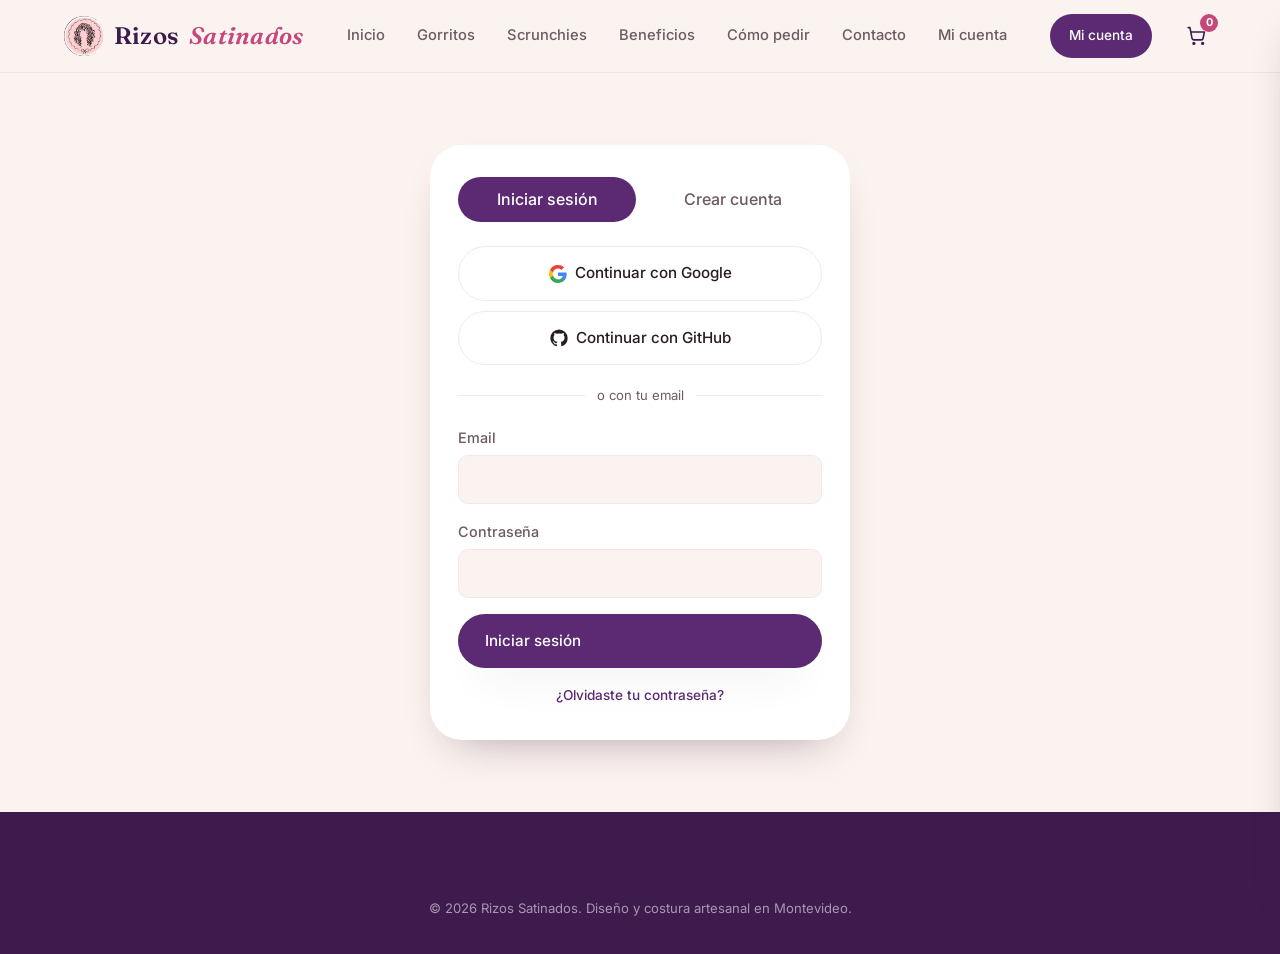
==== commit e0a960c2: "Restaurar el botón "Mi cuenta"/"Iniciar sesión" en el header Se había quitado por error en el cambio" ====
--- a/account.html
+++ b/account.html
@@ -24,7 +24,11 @@
       <a href="index.html#beneficios">Beneficios</a>
       <a href="index.html#pedir">Cómo pedir</a>
       <a href="index.html#contacto">Contacto</a>
+      <a href="myaccount.html">Mi cuenta</a>
     </nav>
+    <div class="header-actions">
+      <a href="myaccount.html" id="authLink" class="btn btn-primary btn-small">Mi cuenta</a>
+    </div>
     <button type="button" class="cart-toggle" id="cartToggle" aria-label="Ver carrito">
       <svg viewBox="0 0 24 24" width="21" height="21" fill="none" stroke="currentColor" stroke-width="1.8" stroke-linecap="round" stroke-linejoin="round" aria-hidden="true"><circle cx="9" cy="21" r="1"/><circle cx="19" cy="21" r="1"/><path d="M2.5 3h2l2.4 12.4a2 2 0 0 0 2 1.6h8.6a2 2 0 0 0 2-1.6L21 8H6"/></svg>
       <span class="cart-count" hidden>0</span>
--- a/css/styles.css
+++ b/css/styles.css
@@ -221,6 +221,8 @@
   transition: transform .2s ease;
 }
 .main-nav a:hover::after { transform: scaleX(1); }
+
+.nav-account-link { display: none; }
 
 .nav-toggle {
   display: none;
@@ -1053,8 +1055,14 @@
   }
   .main-nav.open { max-height: 520px; }
   .main-nav a { padding: 14px 0; width: 100%; text-align: center; }
+  .nav-account-link {
+    display: block;
+    color: var(--plum);
+    font-weight: 600;
+  }
   .nav-toggle { display: flex; }
   .header-inner { gap: 10px; }
+  .header-actions { display: none; }
   .product-grid, .scrunchie-grid { grid-template-columns: repeat(2, 1fr); }
   .benefits-grid { grid-template-columns: 1fr; }
   .payment-grid { grid-template-columns: 1fr; }
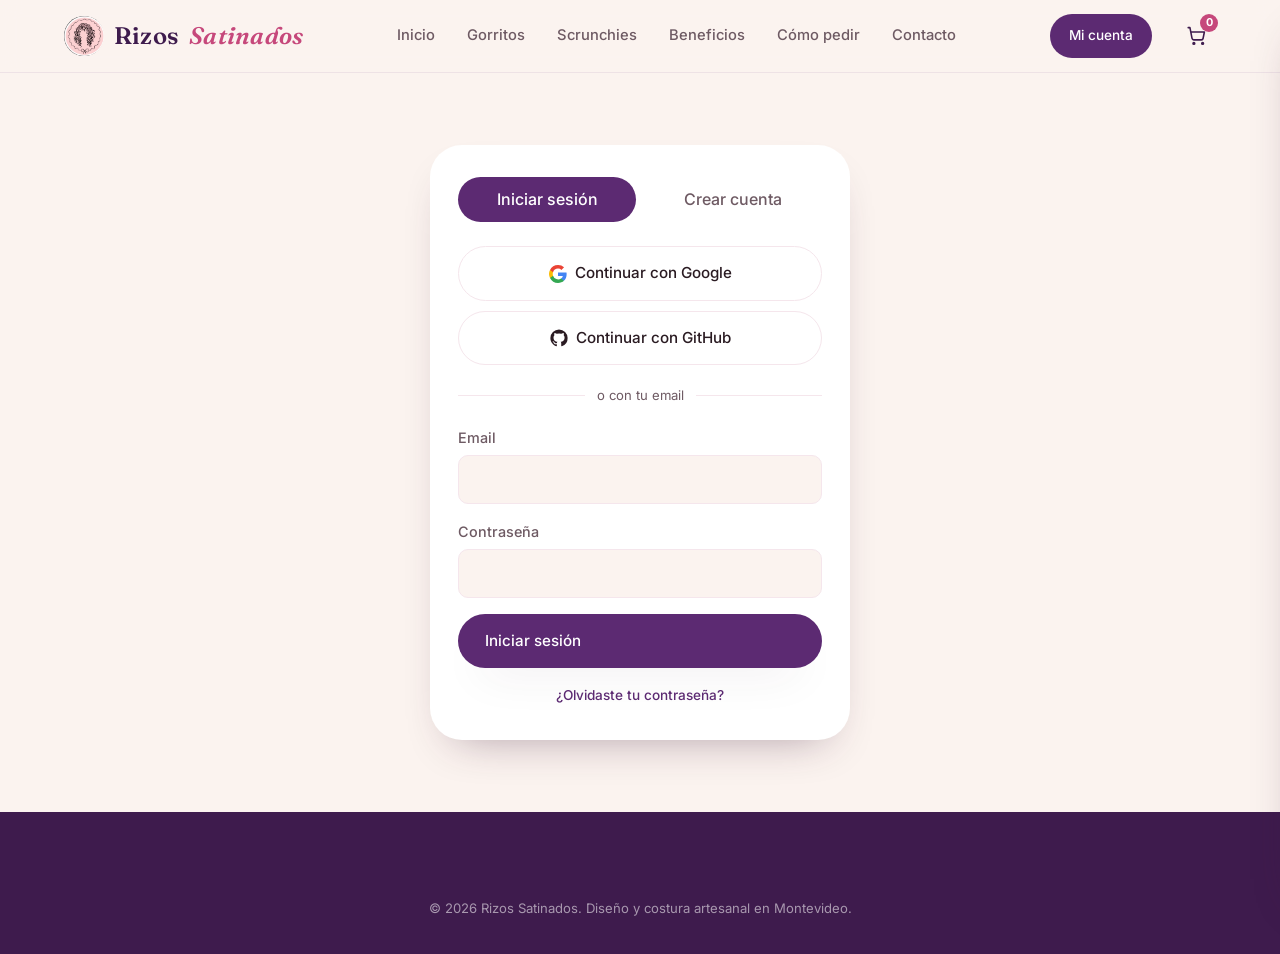
==== commit c44b7801: "Quitar el link "Mi cuenta" duplicado del menú de navegación Se mantiene solo el botón "Mi cuenta" a " ====
--- a/account.html
+++ b/account.html
@@ -24,7 +24,6 @@
       <a href="index.html#beneficios">Beneficios</a>
       <a href="index.html#pedir">Cómo pedir</a>
       <a href="index.html#contacto">Contacto</a>
-      <a href="myaccount.html">Mi cuenta</a>
     </nav>
     <div class="header-actions">
       <a href="myaccount.html" id="authLink" class="btn btn-primary btn-small">Mi cuenta</a>
